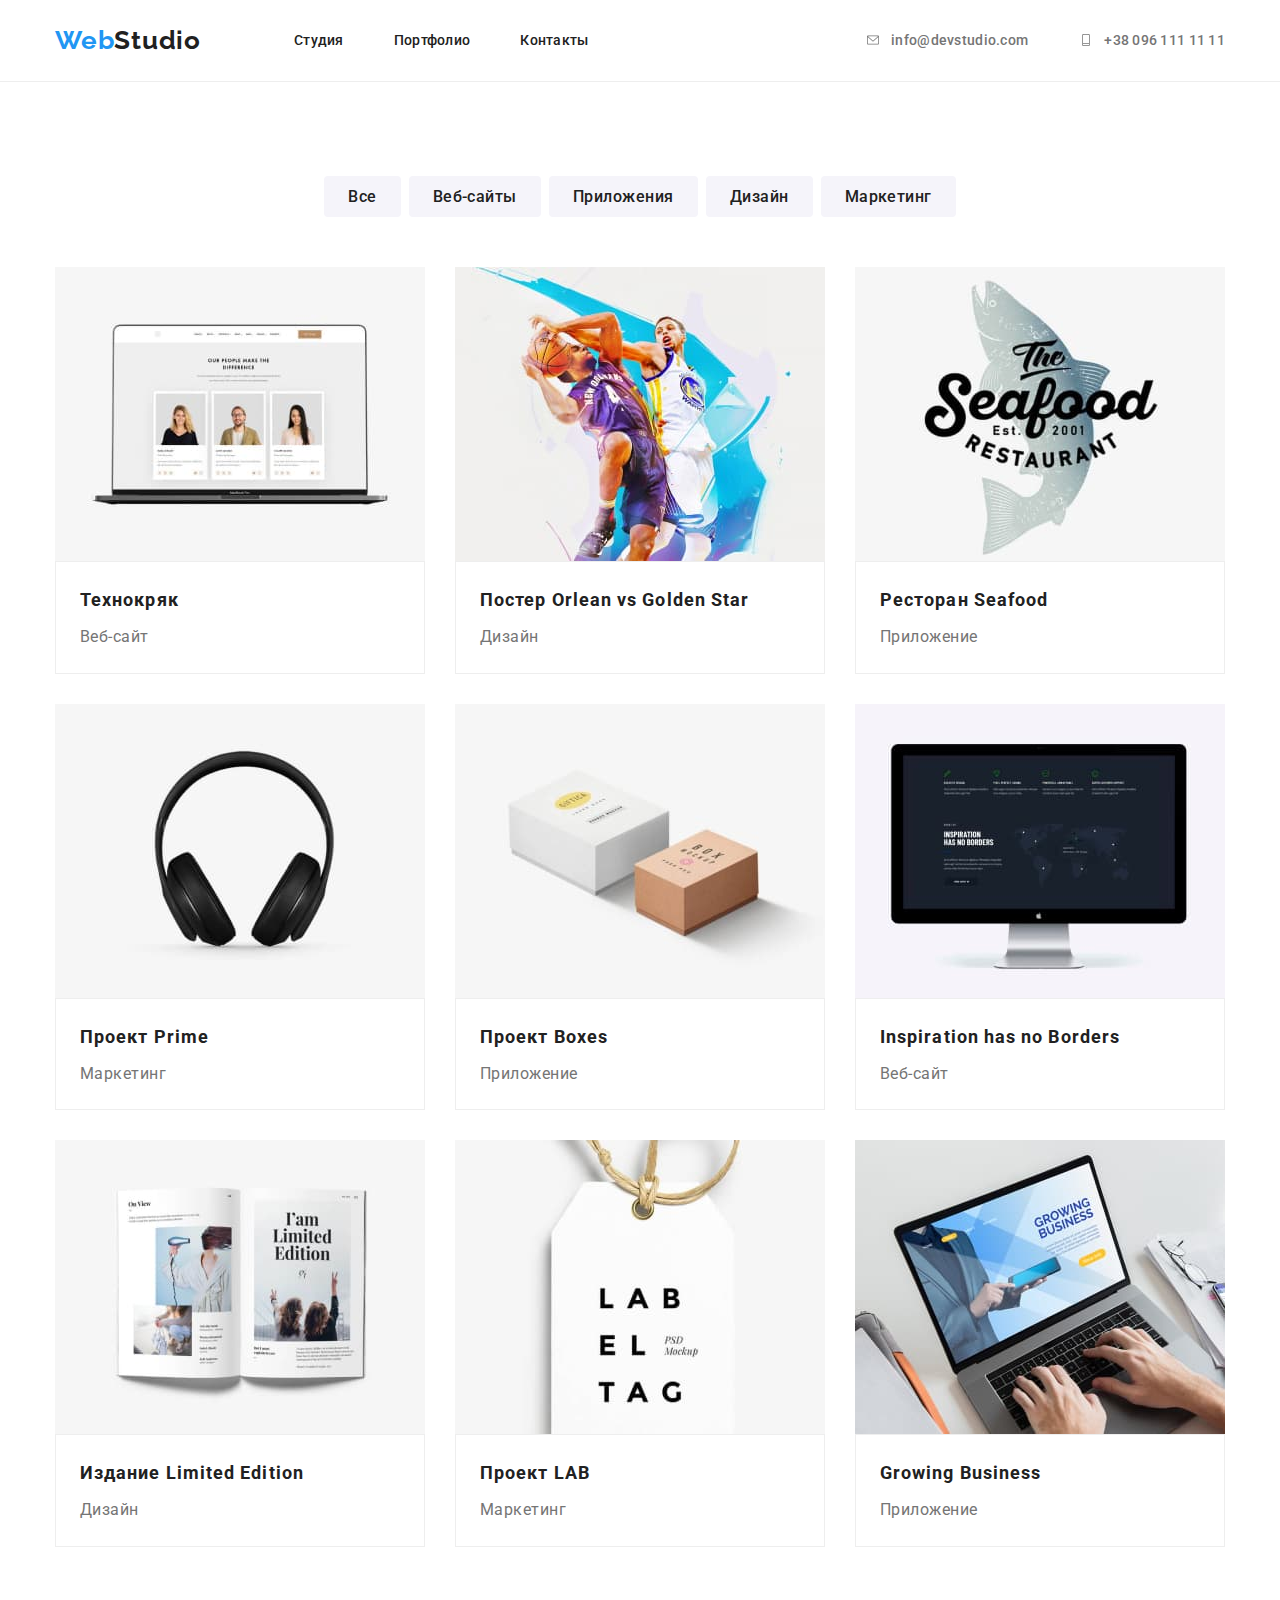
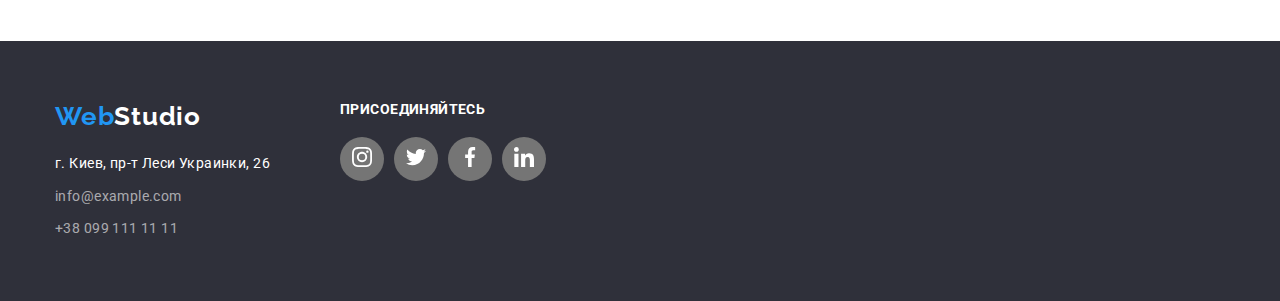
==== portfolio.html @ f3e38b97 "HW-4" ====
<!DOCTYPE html>
<html lang="ru">
<head>
    <meta charset="UTF-8">
    <meta http-equiv="X-UA-Compatible" content="IE=edge">
    <meta name="viewport" content="width=device-width, initial-scale=1.0">
    <title>Портфолио</title>
    <link href="https://fonts.googleapis.com/css2?family=Raleway:wght@700&family=Roboto:wght@400;500;700;900&display=swap"
        rel="stylesheet">
    <link rel="stylesheet" href="https://cdnjs.cloudflare.com/ajax/libs/modern-normalize/1.1.0/modern-normalize.min.css" />
    <link rel="stylesheet" href="./css/style.css" />
    
</head>
<body>
    
        <header class="header">
            <div class="container main-nav">
                <nav class="header-nav">
                    <a href="" class="logo"><span class="logo-color">Web</span>Studio</a>
                    <ul class="site-nav">
                        <li class="item"> <a href="./index.html" class="link">Студия</a></li>
                        <li class="item"> <a href="./portfolio.html" class="link">Портфолио</a></li>
                        <li class="item"> <a href="" class="link">Контакты</a></li>
                    </ul>
                </nav>
            
                <ul class="header-contacts">
                    <li class="item"> <a href="mailto:info@devstudio.com" class="contacts-link">
                        <svg class="icon-contacts" width="16" height="12">
                            <use href="./image/icons.svg#icon-envelope"></use>
                        </svg>info@devstudio.com</a></li>
                    <li class="item"> <a href="tel:+380961111111" class="contacts-link">
                        <svg class="icon-contacts" width="16" height="12">
                            <use href="./image/icons.svg#icon-smartphone"></use>
                        </svg>+38 096 111 11 11</a></li>
                </ul>
            </div>
        </header>

    <main>
        <section class="section">
            <div class="container">
                    <h1 class="visually-hidden">Навигция по проэктам</h1>
                        <ul class="filters-nav">
                            <li class="filters-button"><button class="button" type="button">Все</button></li>
                            <li class="filters-button"><button class="button" type="button">Веб-сайты</button></li>
                            <li class="filters-button"><button class="button" type="button">Приложения</button></li>
                            <li class="filters-button"><button class="button" type="button">Дизайн</button></li>
                            <li class="filters-button"><button class="button" type="button">Маркетинг</button></li>
                        </ul>
            
                        <ul class="projects-list">
                            <li class="projects-item">
                                <a> <img src="./image/img1.jpg" alt="изображение проэкта" width="370">
                                    <div class="card-projects">
                                        <h2 class="projects-tittle">Технокряк</h2>
                                        <p class="projects-text">Веб-сайт</p>
                                    </div>
                                </a>
                            </li>
                            <li class="projects-item">
                                <a><img src="./image/img2.jpg" alt="изображение проэкта" width="370">
                                    <div class="card-projects">
                                        <h2 class="projects-tittle">Постер <span lang="en">Orlean vs Golden Star</span> </h2>
                                        <p class="projects-text">Дизайн</p>
                                    </div>
                                </a>
                            </li>
                            <li class="projects-item">
                                <a><img src="./image/img3.jpg" alt="изображение проэкта" width="370">
                                    <div class="card-projects">
                                        <h2 class="projects-tittle">Ресторан <span lang="en">Seafood</span></h2>
                                        <p class="projects-text">Приложение</p>
                                    </div>
                                </a>
                            </li>
                            <li class="projects-item">
                                <a><img src="./image/img4.jpg" alt="изображение проэкта" width="370">
                                    <div class="card-projects">
                                        <h2 class="projects-tittle">Проект <span lang="en">Prime</span></h2>
                                        <p class="projects-text">Маркетинг</p>
                                    </div>
                                </a>
                            </li>
                            <li class="projects-item">
                                <a><img src="./image/img5.jpg" alt="изображение проэкта" width="370">
                                    <div class="card-projects">
                                        <h2 class="projects-tittle">Проект <span lang="en">Boxes</span></h2>
                                        <p class="projects-text">Приложение</p>
                                    </div>
                                </a>
                            </li>
                            <li class="projects-item">
                                <a><img src="./image/img6.jpg" alt="изображение проэкта" width="370">
                                    <div class="card-projects">
                                        <h2 lang="en" class="projects-tittle">Inspiration has no Borders</h2>
                                        <p class="projects-text">Веб-сайт</p>
                                    </div>
                                </a>
                            </li>
                            <li class="projects-item">
                                <a><img src="./image/img7.jpg" alt="изображение проэкта" width="370">
                                    <div class="card-projects">
                                        <h2 class="projects-tittle">Издание <span lang="en">Limited Edition</span></h2>
                                        <p class="projects-text">Дизайн</p>
                                    </div>
                                </a>
                            </li>
                            <li class="projects-item">
                                <a><img src="./image/img8.jpg" alt="изображение проэкта" width="370">
                                    <div class="card-projects">
                                        <h2 class="projects-tittle">Проект <span lang="en">LAB</span></h2>
                                        <p class="projects-text">Маркетинг</p>
                                    </div>
                                </a>
                            </li>
                            <li class="projects-item">
                                <a><img src="./image/img9.jpg" alt="изображение проэкта" width="370">
                                    <div class="card-projects">
                                        <h2 lang="en" class="projects-tittle">Growing Business</h2>
                                        <p class="projects-text">Приложение</p>
                                    </div>
                                </a>
                            </li>
                        </ul>
                    </div>
        </section>
    </main>

    <footer class="footer">
        <div class="container footer-container">
            <div>
                <a href="" class="footer-logo"><span class="logo-color">Web</span>Studio</a>
                <address>
                    <ul>
                        <li class="footer-item"><a href="https://goo.gl/maps/HtZ4afdVrEfR3vtr7"
                                class="links footer-address">г. Киев, пр-т Леси Украинки, 26</a></li>
                        <li class="footer-item"><a href="mailto:info@example.com"
                                class="links footer-contacts">info@example.com</a></li>
                        <li class="footer-item"><a href="tel:+380991111111" class="links footer-contacts">+38 099 111 11
                                11</a></li>
                    </ul>
                </address>
            </div>
    
            <div class="footer-socialnet">
                <p class="footer-text">Присоединяйтесь</p>
                <ul class="footer-list">
                    <li class="footer-item-icon"><a href="" class="footer-link-icon">
                            <svg class="icon-footer" width="20" height="20">
                                <use href="./image/icons.svg#icon-instagram"></use>
                            </svg>
                        </a></li>
                    <li class="footer-item-icon"><a href="" class="footer-link-icon">
                            <svg class="icon-footer" width="20" height="20">
                                <use href="./image/icons.svg#icon-twitter"></use>
                            </svg>
                        </a></li>
                    <li class="footer-item-icon"><a href="" class="footer-link-icon">
                            <svg class="icon-footer" width="20" height="20">
                                <use href="./image/icons.svg#icon-facebook"></use>
                            </svg>
                        </a></li>
                    <li class="footer-item-icon"><a href="" class="footer-link-icon">
                            <svg class="icon-footer" width="20" height="20">
                                <use href="./image/icons.svg#icon-linkedin"></use>
                            </svg>
                        </a></li>
                </ul>
            </div>
        </div>
        </div>
    </footer>
</body>
</html>
---- css/style.css ----
:root {
  --primary-text-color: #757575;
  --tittle-text-color: #212121;
  --accent-color: #2196f3;
  --first-background-color: #ffffff;
  --secondary-background-color: #f5f4fa;
}

body {
  font-family: 'Roboto', sans-serif;
  font-style: normal;
  color: var(--primary-text-color);
  background-color: var(--first-background-color);
}
/* **************КОНТЕЙНЕР************* */
.container {
  margin-left: auto;
  margin-right: auto;
  width: 1200px;
  padding-left: 15px;
  padding-right: 15px;
}

/* *****************Утилиты ****************/
ul {
  padding: 0;
  margin: 0;
  list-style: none;
}
p {
  margin: 0;
  padding: 0;
}
section {
  padding-top: 94px;
  padding-bottom: 94px;
}
img {
  display: block;
  max-width: 100%;
  height: auto;
}

/* ОФОРМЛЕНИЕ ШАПКИ */

.header {
  border-bottom: 1px solid #eeeeee;
}
.main-nav {
  display: flex;
  align-items: center;
}
.header-nav {
  display: flex;
  align-items: center;
}
.logo-color {
  color: #2196f3;
}

.logo {
  display: block;

  text-decoration: none;
  color: var(--tittle-text-color);
  font-family: Raleway;
  font-weight: 700;
  font-size: 26px;
  line-height: 1.2;
  letter-spacing: 0.03em;
}
.site-nav {
  display: flex;
  margin-left: 93px;
}

.item:not(:last-child) {
  margin-right: 50px;
}

.link {
  display: block;
  padding-top: 32px;
  padding-bottom: 32px;

  color: var(--tittle-text-color);
  text-decoration: none;
  font-size: 14px;
  line-height: 1.2;
  font-weight: 500;
  letter-spacing: 0.02em;
}
.link:hover,
.link:focus {
  color: var(--accent-color);
}

.header-contacts {
  display: flex;
  margin-left: auto;
}

.contacts-link {
  text-decoration: none;
  color: var(--primary-text-color);
  font-size: 14px;
  line-height: 1.2;
  font-weight: 500;
  letter-spacing: 0.02em;

  display: flex;
  align-items: center;
}
.contacts-link:hover,
.contacts-link:focus {
  color: var(--accent-color);
}
.icon-contacts {
  margin-right: 10px;
  fill: currentColor;
}
.icon-contacts:hover {
  fill: var(--accent-color);
}
/************************ ГЕРОЙ************************* */
.overlay {
  max-width: 1600px;
  min-height: 600px;
  margin-left: auto;
  margin-right: auto;
  background: linear-gradient(to right, rgba(47, 48, 58, 0.4), rgba(47, 48, 58, 0.4)),
    url('/image/img-hero.jpg');
}
.hero {
  padding: 200px 0;
  text-align: center;

  color: var(--first-background-color);
  background-color: #2f303a;
}
.hero-tittle {
  margin-top: 0px;
  margin-bottom: 30px;

  font-family: inherit;
  font-weight: 900;
  font-size: 44px;
  line-height: 1.4;

  letter-spacing: 0.06em;
  text-transform: uppercase;
}

.hero-button {
  padding: 10px 32px;
  border-radius: 4px;
  min-width: 200px;

  color: var(--first-background-color);
  background-color: var(--accent-color);
  border-color: transparent;

  font-family: inherit;
  font-weight: 700;
  font-size: 16px;
  line-height: 1.9;
  letter-spacing: 0.06em;
  cursor: pointer;
}

/* ****************************Преимущества************************ */
.features-list {
  display: flex;
  flex-wrap: wrap;
}
.features-item {
  width: 270px;
}
.features-item:not(:last-child) {
  margin-right: 30px;
}

.visually-hidden {
  position: absolute;
  clip: rect(0 0 0 0);
  width: 1px;
  height: 1px;
  margin: -1px;
}

.features-tittle {
  margin-top: 0;
  margin-bottom: 10px;

  color: var(--tittle-text-color);
  font-weight: 700;
  font-size: 14px;
  line-height: 1.2;
  letter-spacing: 0.03em;
  text-transform: uppercase;
}
.features-text {
  font-family: inherit;
  font-weight: 400;
  font-size: 14px;
  line-height: 1.7;
  letter-spacing: 0.03em;
}
.icon-features {
  margin-left: auto;
  margin-right: auto;
  display: block;
}
.icon-fond {
  display: flex;
  justify-content: center;
  align-items: center;
  width: 270px;
  height: 120px;
  background-color: var(--secondary-background-color);
  margin-bottom: 30px;
}

/* ***********************Чем мы занимаемся************************** */
.work-section {
  padding-top: 0;
}
.section-tittle {
  margin-top: 0;
  margin-bottom: 50px;

  color: var(--tittle-text-color);
  font-family: inherit;
  font-weight: 700;
  font-size: 36px;
  line-height: 1.2;
  text-align: center;
  letter-spacing: 0.03em;
}
.work-list {
  display: flex;
}
.work-item:not(:last-child) {
  margin-right: 30px;
}

/* *************************Наша команда ********************************/

.card {
  padding-top: 30px;
  padding-bottom: 30px;
  text-align: center;
  background-color: var(--first-background-color);
}
.team-item {
  border: 1px solid #eeeeee;
  box-shadow: 0 2px 1px rgba(0, 0, 0, 0.2), 0 1px 1px rgba(0, 0, 0, 0.14),
    0 1px 3px rgba(0, 0, 0, 0.12);
  border-bottom-right-radius: 4px;
  border-bottom-left-radius: 4px;
}
.team-section {
  background-color: var(--secondary-background-color);
}

.team-list {
  display: flex;
}
.team-item:not(:last-child) {
  margin-right: 30px;
}
.team-worker {
  margin-top: 0;
  margin-bottom: 10px;

  color: var(--tittle-text-color);
  font-family: inherit;
  font-weight: 500;
  font-size: 16px;
  line-height: 1.2;
  letter-spacing: 0.03em;
}
.team-text {
  font-family: inherit;
  font-size: 16px;
  line-height: 1.2;
  letter-spacing: 0.03em;
}

/************ Иконки соцсетей************ */
.socialnet-list {
  display: flex;
  justify-content: center;
  margin-top: 16px;
}
.icon-socialnet {
  width: 20px;
  height: 20px;
  display: flex;
  fill: var(--primary-text-color);
}

.socialnet-item {
  display: flex;
  justify-content: center;
  align-items: center;
  width: 44px;
  height: 44px;
  border-radius: 50%;
  cursor: pointer;
}
.socialnet-link {
  display: block;
  justify-content: center;
  align-items: center;
}

.socialnet-item:hover,
.socialnet-item:focus {
  background-color: var(--accent-color);
}
.socialnet-link .icon-socialnet:hover,
.socialnet-link .icon-socialnet:focus {
  fill: var(--first-background-color);
}
.icon-socialnet:hover,
.icon-socialnet:focus {
  background-color: var(--accent-color);
}
.socialnet-item:not(:last-child) {
  margin-right: 10px;
}

/****************** Постоянные клиенты **************/
.clients-list {
  display: flex;
}

.clients-item {
  width: 170px;
  height: 92px;
  border: 1px solid #afb1b8;
  border-radius: 4px;
}
.clients-item:hover {
  border: 1px solid var(--accent-color);
}
.clients-item:not(:last-child) {
  margin-right: 30px;
}
.clients-link {
  display: flex;
  fill: #afb1b8;
  justify-content: center;
  align-items: center;
}

.icon-clients {
  width: 170px;
  height: 92px;
  justify-content: center;
  align-items: center;
}
.icon-clients:hover {
  fill: var(--accent-color);
}

/* ****Фильтр по проэктам******************** */
/* КНОПКИ */

.filters-nav {
  display: flex;
  justify-content: center;
}
.filters-button:not(:last-child) {
  margin-right: 8px;
}
.button {
  padding: 6px 22px;
  border-radius: 4px;
  min-width: 73px;

  color: var(--tittle-text-color);
  background-color: #f5f4fa;
  font-family: 'Roboto';
  font-size: 16px;
  font-weight: 500;
  line-height: 1.6;
  letter-spacing: 0.03em;
  text-align: center;
  border-color: transparent;
  cursor: pointer;
}

.button:hover,
.button:focus {
  color: var(--first-background-color);
  background-color: var(--accent-color);
  box-shadow: 0px 2px 2px rgba(0, 0, 0, 0.12), 0 1px 2px rgba(0, 0, 0, 0.08),
    0 3px 1px rgba(0, 0, 0, 0.1);
}

/********************************** Проэкты ******************************/
.projects-list {
  display: flex;
  flex-wrap: wrap;
  margin-right: -30px;
  margin-bottom: -30px;
  margin-top: 50px;
}
.projects-item {
  flex-basis: calc(100% / 3 - 30px);
  margin-right: 30px;
  margin-bottom: 30px;
}
.projects-item:hover,
.projects-item:focus {
  box-shadow: 1px 4px 6px rgba(0, 0, 0, 0.16), 0 4px 4px rgba(0, 0, 0, 0.06),
    0 1px 1px rgba(0, 0, 0, 0.12);
}
.card-projects {
  padding: 20px 24px;
  border: 1px solid #eeeeee;
}

.projects-tittle {
  margin-top: 0px;
  margin-bottom: 4px;

  color: var(--tittle-text-color);
  font-size: 18px;
  line-height: 2;
  font-family: inherit;
  font-weight: 700;
  letter-spacing: 0.06em;
}
.projects-text {
  color: var(--primary-text-color);
  font-family: inherit;
  font-weight: 400;
  font-size: 16px;
  line-height: 1.9;
  letter-spacing: 0.03em;
}

/* *************************************Футер ***************************/

.footer-item {
  display: block;
}
.footer-item:not(:last-child) {
  margin-bottom: 9px;
}

.footer {
  background-color: #2f303a;

  padding-top: 60px;
  padding-bottom: 60px;
}
.footer-logo {
  display: block;
  margin-bottom: 20px;

  color: var(--first-background-color);
  text-decoration: none;
  font-family: Raleway;
  font-weight: 700;
  font-size: 26px;
  line-height: 1.2;
  letter-spacing: 0.03em;
}
.links {
  display: block;
  text-decoration: none;
  font-size: 14px;
  line-height: 1.7;
  font-family: inherit;
  font-style: normal;
  letter-spacing: 0.03em;
}
.footer-address {
  color: var(--first-background-color);
}
.footer-contacts {
  color: rgba(255, 255, 255, 0.6);
}
.footer-contacts:hover,
.footer-contacts:focus {
  color: var(--accent-color);
}

/* Присоединяйтесь */

.footer-container {
  display: flex;
}
.footer-socialnet {
  margin-left: 70px;
}
.icon-footer {
  fill: var(--first-background-color);
}

.footer-item-icon {
  display: flex;
  justify-content: center;
  align-items: center;
  width: 44px;
  height: 44px;
  background-color: var(--primary-text-color);
  border-radius: 50%;
}
.footer-item-icon:hover,
.footer-item-icon:focus {
  background-color: var(--accent-color);
}
.footer-list {
  display: flex;
  justify-content: space-between;
  align-items: center;
  width: 206px;
  height: 44px;
  margin-top: 20px;
}
.footer-text {
  margin-top: 0;
  margin-bottom: 10px;

  color: var(--first-background-color);
  font-weight: 700;
  font-size: 14px;
  line-height: 1.2;
  letter-spacing: 0.03em;
  text-transform: uppercase;
}
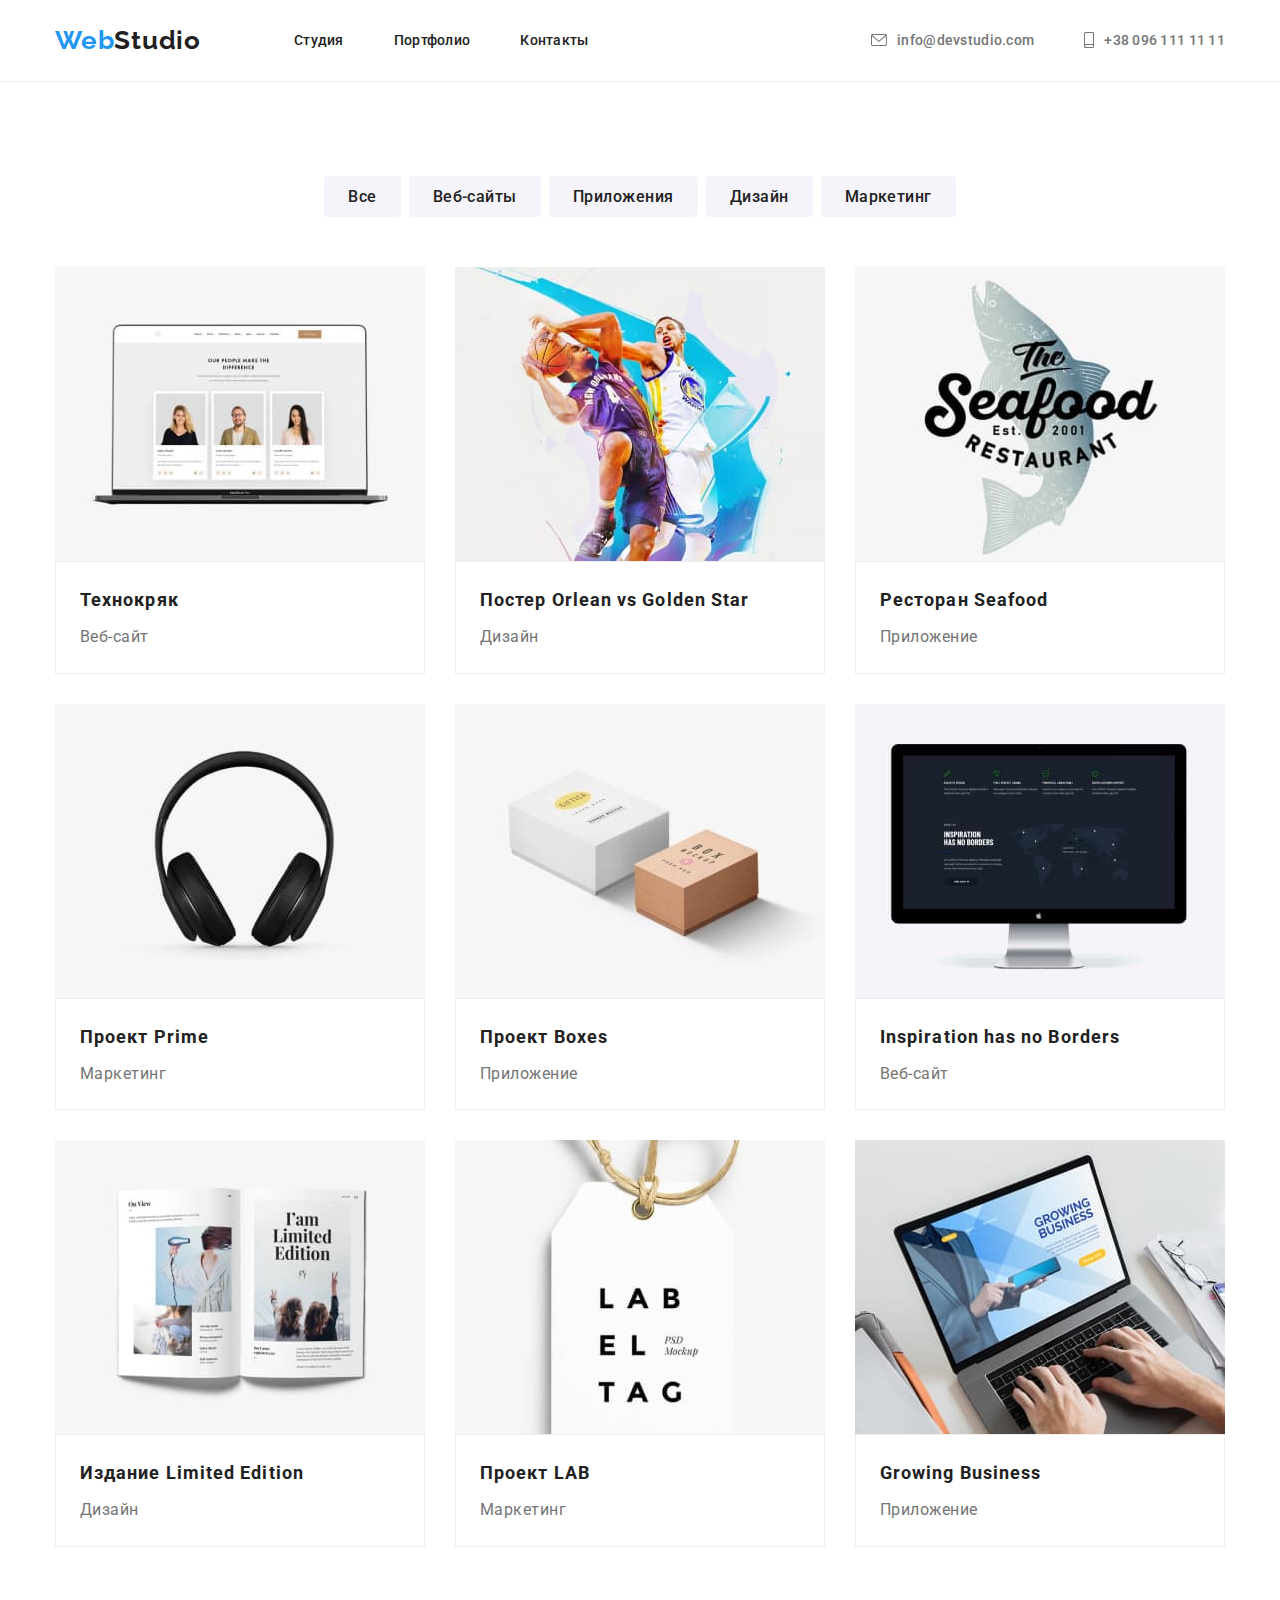
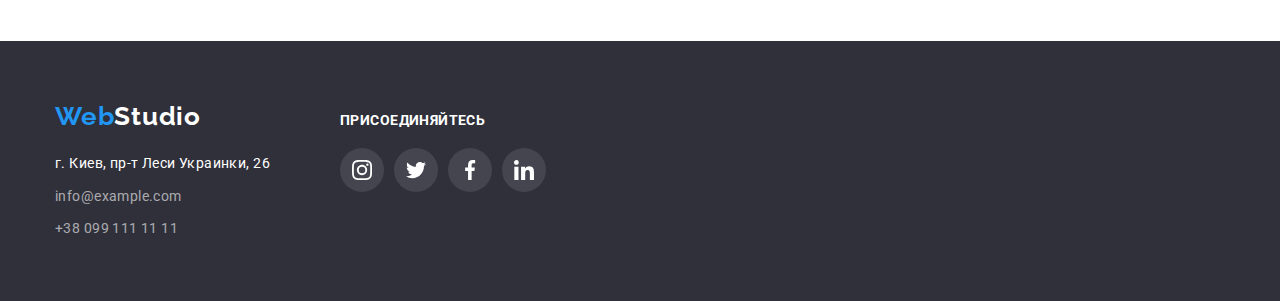
==== commit 8e6e7827: "доработка" ====
--- a/portfolio.html
+++ b/portfolio.html
@@ -30,7 +30,7 @@
                             <use href="./image/icons.svg#icon-envelope"></use>
                         </svg>info@devstudio.com</a></li>
                     <li class="item"> <a href="tel:+380961111111" class="contacts-link">
-                        <svg class="icon-contacts" width="16" height="12">
+                        <svg class="icon-contacts" width="10" height="16">
                             <use href="./image/icons.svg#icon-smartphone"></use>
                         </svg>+38 096 111 11 11</a></li>
                 </ul>
@@ -51,7 +51,7 @@
             
                         <ul class="projects-list">
                             <li class="projects-item">
-                                <a> <img src="./image/img1.jpg" alt="изображение проэкта" width="370">
+                                <a href="" class="projects-link"> <img src="./image/img1.jpg" alt="изображение проэкта" width="370">
                                     <div class="card-projects">
                                         <h2 class="projects-tittle">Технокряк</h2>
                                         <p class="projects-text">Веб-сайт</p>
@@ -59,7 +59,7 @@
                                 </a>
                             </li>
                             <li class="projects-item">
-                                <a><img src="./image/img2.jpg" alt="изображение проэкта" width="370">
+                                <a href="" class="projects-link"><img src="./image/img2.jpg" alt="изображение проэкта" width="370">
                                     <div class="card-projects">
                                         <h2 class="projects-tittle">Постер <span lang="en">Orlean vs Golden Star</span> </h2>
                                         <p class="projects-text">Дизайн</p>
@@ -67,7 +67,7 @@
                                 </a>
                             </li>
                             <li class="projects-item">
-                                <a><img src="./image/img3.jpg" alt="изображение проэкта" width="370">
+                                <a href="" class="projects-link"><img src="./image/img3.jpg" alt="изображение проэкта" width="370">
                                     <div class="card-projects">
                                         <h2 class="projects-tittle">Ресторан <span lang="en">Seafood</span></h2>
                                         <p class="projects-text">Приложение</p>
@@ -75,7 +75,7 @@
                                 </a>
                             </li>
                             <li class="projects-item">
-                                <a><img src="./image/img4.jpg" alt="изображение проэкта" width="370">
+                                <a href="" class="projects-link"><img src="./image/img4.jpg" alt="изображение проэкта" width="370">
                                     <div class="card-projects">
                                         <h2 class="projects-tittle">Проект <span lang="en">Prime</span></h2>
                                         <p class="projects-text">Маркетинг</p>
@@ -83,7 +83,7 @@
                                 </a>
                             </li>
                             <li class="projects-item">
-                                <a><img src="./image/img5.jpg" alt="изображение проэкта" width="370">
+                                <a href="" class="projects-link"><img src="./image/img5.jpg" alt="изображение проэкта" width="370">
                                     <div class="card-projects">
                                         <h2 class="projects-tittle">Проект <span lang="en">Boxes</span></h2>
                                         <p class="projects-text">Приложение</p>
@@ -91,7 +91,7 @@
                                 </a>
                             </li>
                             <li class="projects-item">
-                                <a><img src="./image/img6.jpg" alt="изображение проэкта" width="370">
+                                <a href="" class="projects-link"><img src="./image/img6.jpg" alt="изображение проэкта" width="370">
                                     <div class="card-projects">
                                         <h2 lang="en" class="projects-tittle">Inspiration has no Borders</h2>
                                         <p class="projects-text">Веб-сайт</p>
@@ -99,7 +99,7 @@
                                 </a>
                             </li>
                             <li class="projects-item">
-                                <a><img src="./image/img7.jpg" alt="изображение проэкта" width="370">
+                                <a href="" class="projects-link"><img src="./image/img7.jpg" alt="изображение проэкта" width="370">
                                     <div class="card-projects">
                                         <h2 class="projects-tittle">Издание <span lang="en">Limited Edition</span></h2>
                                         <p class="projects-text">Дизайн</p>
@@ -107,7 +107,7 @@
                                 </a>
                             </li>
                             <li class="projects-item">
-                                <a><img src="./image/img8.jpg" alt="изображение проэкта" width="370">
+                                <a href="" class="projects-link"><img src="./image/img8.jpg" alt="изображение проэкта" width="370">
                                     <div class="card-projects">
                                         <h2 class="projects-tittle">Проект <span lang="en">LAB</span></h2>
                                         <p class="projects-text">Маркетинг</p>
@@ -115,7 +115,7 @@
                                 </a>
                             </li>
                             <li class="projects-item">
-                                <a><img src="./image/img9.jpg" alt="изображение проэкта" width="370">
+                                <a href="" class="projects-link"><img src="./image/img9.jpg" alt="изображение проэкта" width="370">
                                     <div class="card-projects">
                                         <h2 lang="en" class="projects-tittle">Growing Business</h2>
                                         <p class="projects-text">Приложение</p>
--- a/css/style.css
+++ b/css/style.css
@@ -4,6 +4,7 @@
   --accent-color: #2196f3;
   --first-background-color: #ffffff;
   --secondary-background-color: #f5f4fa;
+  --icon-color: #afb1b8;
 }
 
 body {
@@ -129,7 +130,10 @@
   margin-left: auto;
   margin-right: auto;
   background: linear-gradient(to right, rgba(47, 48, 58, 0.4), rgba(47, 48, 58, 0.4)),
-    url('/image/img-hero.jpg');
+    url('../image/./img-hero.jpg');
+  background-repeat: no-repeat;
+  background-size: cover;
+  background-position: 50% 50%;
 }
 .hero {
   padding: 200px 0;
@@ -207,8 +211,6 @@
   letter-spacing: 0.03em;
 }
 .icon-features {
-  margin-left: auto;
-  margin-right: auto;
   display: block;
 }
 .icon-fond {
@@ -297,34 +299,28 @@
   width: 20px;
   height: 20px;
   display: flex;
-  fill: var(--primary-text-color);
+  fill: var(--icon-color);
 }
 
 .socialnet-item {
-  display: flex;
-  justify-content: center;
-  align-items: center;
   width: 44px;
   height: 44px;
+}
+.socialnet-link {
+  display: flex;
+  justify-content: center;
+  align-items: center;
+  width: 100%;
+  height: 100%;
   border-radius: 50%;
-  cursor: pointer;
-}
-.socialnet-link {
-  display: block;
-  justify-content: center;
-  align-items: center;
-}
-
-.socialnet-item:hover,
-.socialnet-item:focus {
-  background-color: var(--accent-color);
-}
-.socialnet-link .icon-socialnet:hover,
-.socialnet-link .icon-socialnet:focus {
+}
+
+.socialnet-link:hover .icon-socialnet,
+.socialnet-link:focus .icon-socialnet {
   fill: var(--first-background-color);
 }
-.icon-socialnet:hover,
-.icon-socialnet:focus {
+.socialnet-link:hover,
+.socialnet-link:focus {
   background-color: var(--accent-color);
 }
 .socialnet-item:not(:last-child) {
@@ -339,29 +335,30 @@
 .clients-item {
   width: 170px;
   height: 92px;
+}
+.clients-item:hover {
+  border: 1px solid var(--accent-color);
+}
+.clients-item:not(:last-child) {
+  margin-right: 30px;
+}
+.clients-link {
+  width: 100%;
+  height: 100%;
+  display: flex;
+  fill: #afb1b8;
+  justify-content: center;
+  align-items: center;
+
   border: 1px solid #afb1b8;
   border-radius: 4px;
 }
-.clients-item:hover {
-  border: 1px solid var(--accent-color);
-}
-.clients-item:not(:last-child) {
-  margin-right: 30px;
-}
-.clients-link {
-  display: flex;
-  fill: #afb1b8;
-  justify-content: center;
-  align-items: center;
-}
 
 .icon-clients {
-  width: 170px;
-  height: 92px;
-  justify-content: center;
-  align-items: center;
-}
-.icon-clients:hover {
+  justify-content: center;
+  align-items: center;
+}
+.clients-link:hover {
   fill: var(--accent-color);
 }
 
@@ -413,8 +410,12 @@
   margin-right: 30px;
   margin-bottom: 30px;
 }
-.projects-item:hover,
-.projects-item:focus {
+.projects-link {
+  display: block;
+  text-decoration: none;
+}
+.projects-link:hover,
+.projects-link:focus {
   box-shadow: 1px 4px 6px rgba(0, 0, 0, 0.16), 0 4px 4px rgba(0, 0, 0, 0.06),
     0 1px 1px rgba(0, 0, 0, 0.12);
 }
@@ -494,6 +495,7 @@
 
 .footer-container {
   display: flex;
+  align-items: baseline;
 }
 .footer-socialnet {
   margin-left: 70px;
@@ -503,29 +505,36 @@
 }
 
 .footer-item-icon {
-  display: flex;
-  justify-content: center;
-  align-items: center;
   width: 44px;
   height: 44px;
-  background-color: var(--primary-text-color);
+}
+.footer-link-icon {
+  width: 100%;
+  height: 100%;
+  display: flex;
+  justify-content: center;
+  align-items: center;
+  background-color: rgba(255, 255, 255, 0.1);
   border-radius: 50%;
 }
-.footer-item-icon:hover,
-.footer-item-icon:focus {
+.footer-item-icon:not(:last-child) {
+  margin-right: 10px;
+}
+
+.footer-link-icon:hover,
+.footer-link-icon:focus {
   background-color: var(--accent-color);
 }
+.icon-footer {
+  justify-content: center;
+  align-items: center;
+}
 .footer-list {
   display: flex;
-  justify-content: space-between;
-  align-items: center;
-  width: 206px;
-  height: 44px;
   margin-top: 20px;
 }
 .footer-text {
-  margin-top: 0;
-  margin-bottom: 10px;
+  margin: 0;
 
   color: var(--first-background-color);
   font-weight: 700;
